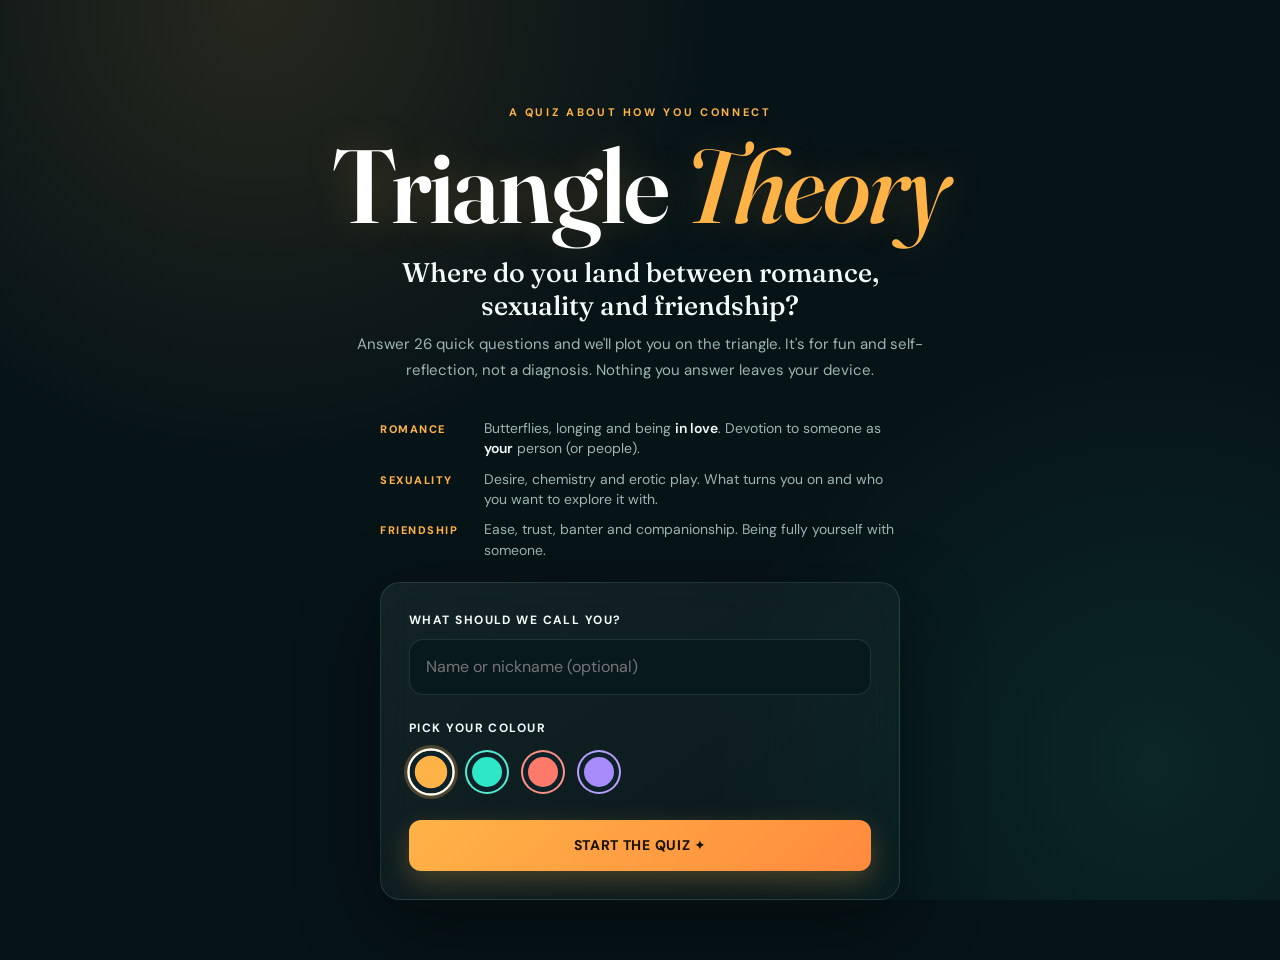
==== r/acelife/index.html @ ffa11b3e "Share links with per-zone Discord previews and a visitor view" ====
<!doctype html>
<html lang="en">
<head>
<meta charset="utf-8">
<meta name="viewport" content="width=device-width, initial-scale=1">
<title>Ace Life Partner · Triangle Theory</title>
<meta name="description" content="Romance is the heart of what you seek: devotion, partnership and a shared life, with sex a minor note or none at all. You're looking for someone who loves you for you and builds a home with you on those terms.">
<meta property="og:type" content="website">
<meta property="og:site_name" content="Triangle Theory">
<meta property="og:title" content="Triangle Theory result: Ace Life Partner">
<meta property="og:description" content="Romance is the heart of what you seek: devotion, partnership and a shared life, with sex a minor note or none at all. You're looking for someone who loves you for you and builds a home with you on those terms.">
<meta property="og:url" content="https://anonterry.github.io/triangle-theory/r/acelife/">
<meta property="og:image" content="https://anonterry.github.io/triangle-theory/og/acelife.png">
<meta property="og:image:width" content="1200">
<meta property="og:image:height" content="630">
<meta property="og:image:alt" content="Triangle chart with the Ace Life Partner zone highlighted">
<meta name="twitter:card" content="summary_large_image">
<meta name="twitter:title" content="Triangle Theory result: Ace Life Partner">
<meta name="twitter:description" content="Romance is the heart of what you seek: devotion, partnership and a shared life, with sex a minor note or none at all. You're looking for someone who loves you for you and builds a home with you on those terms.">
<meta name="twitter:image" content="https://anonterry.github.io/triangle-theory/og/acelife.png">
<meta name="theme-color" content="#061317">
<style>body{margin:0;min-height:100vh;display:grid;place-items:center;background:#061317;color:#f2fbf8;font:16px system-ui,sans-serif;text-align:center}a{color:#ffb347}</style>
<script>location.replace("../../" + location.search + location.hash);</script>
</head>
<body>
<p>Opening the result&hellip; <a href="../../">Continue to Triangle Theory</a></p>
</body>
</html>
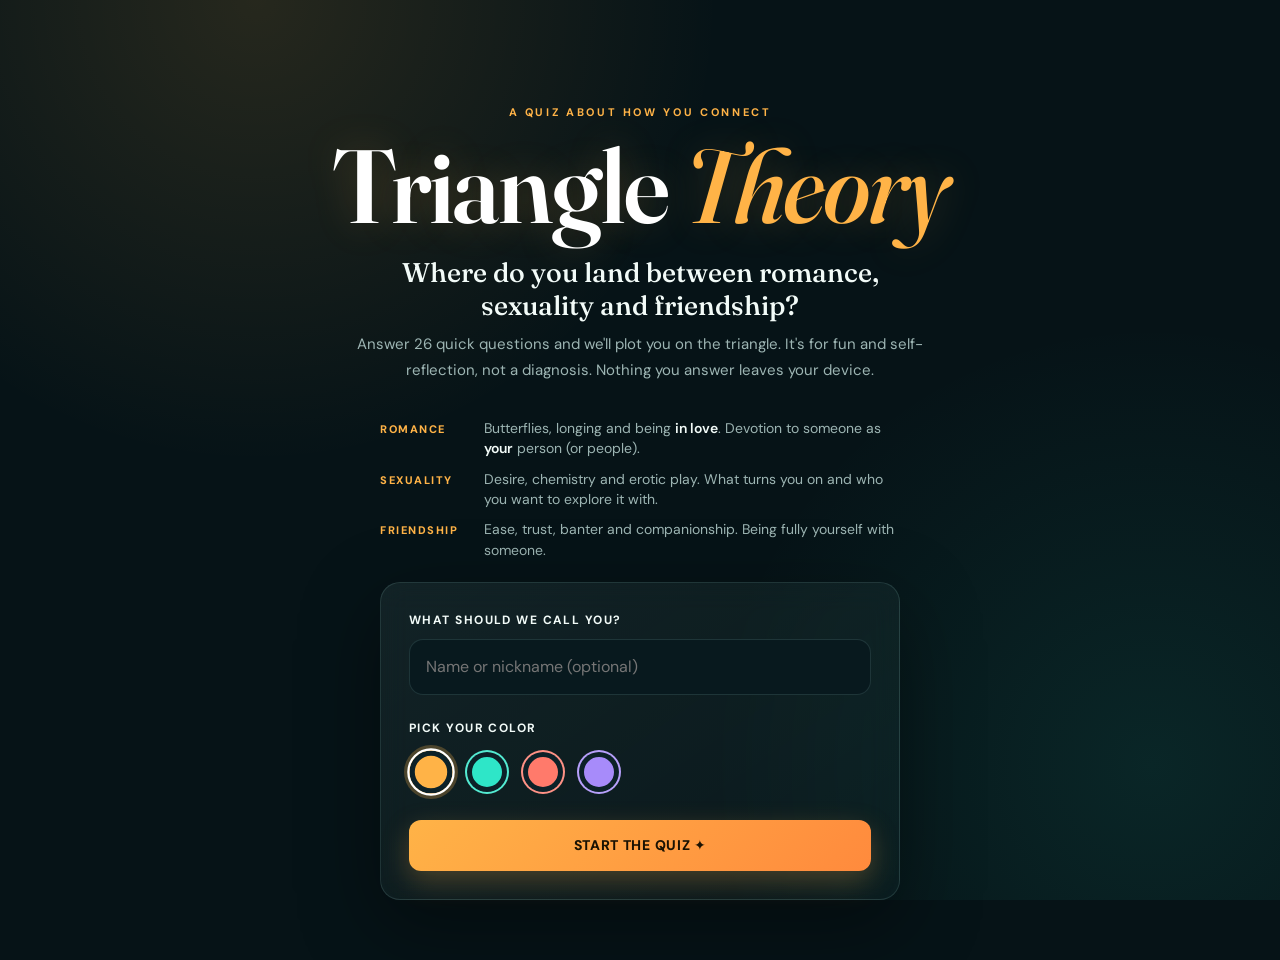
==== commit 5857d0e7: "American spellings, ace-inclusive answers, language cleanup" ====
--- a/r/acelife/index.html
+++ b/r/acelife/index.html
@@ -4,11 +4,11 @@
 <meta charset="utf-8">
 <meta name="viewport" content="width=device-width, initial-scale=1">
 <title>Ace Life Partner · Triangle Theory</title>
-<meta name="description" content="Romance is the heart of what you seek: devotion, partnership and a shared life, with sex a minor note or none at all. You're looking for someone who loves you for you and builds a home with you on those terms.">
+<meta name="description" content="Romance is what you're after: devotion, partnership and a shared life, with sex playing a small role or none at all. You want a partner who's happy to build that life on your terms.">
 <meta property="og:type" content="website">
 <meta property="og:site_name" content="Triangle Theory">
 <meta property="og:title" content="Triangle Theory result: Ace Life Partner">
-<meta property="og:description" content="Romance is the heart of what you seek: devotion, partnership and a shared life, with sex a minor note or none at all. You're looking for someone who loves you for you and builds a home with you on those terms.">
+<meta property="og:description" content="Romance is what you're after: devotion, partnership and a shared life, with sex playing a small role or none at all. You want a partner who's happy to build that life on your terms.">
 <meta property="og:url" content="https://anonterry.github.io/triangle-theory/r/acelife/">
 <meta property="og:image" content="https://anonterry.github.io/triangle-theory/og/acelife.png">
 <meta property="og:image:width" content="1200">
@@ -16,7 +16,7 @@
 <meta property="og:image:alt" content="Triangle chart with the Ace Life Partner zone highlighted">
 <meta name="twitter:card" content="summary_large_image">
 <meta name="twitter:title" content="Triangle Theory result: Ace Life Partner">
-<meta name="twitter:description" content="Romance is the heart of what you seek: devotion, partnership and a shared life, with sex a minor note or none at all. You're looking for someone who loves you for you and builds a home with you on those terms.">
+<meta name="twitter:description" content="Romance is what you're after: devotion, partnership and a shared life, with sex playing a small role or none at all. You want a partner who's happy to build that life on your terms.">
 <meta name="twitter:image" content="https://anonterry.github.io/triangle-theory/og/acelife.png">
 <meta name="theme-color" content="#061317">
 <style>body{margin:0;min-height:100vh;display:grid;place-items:center;background:#061317;color:#f2fbf8;font:16px system-ui,sans-serif;text-align:center}a{color:#ffb347}</style>
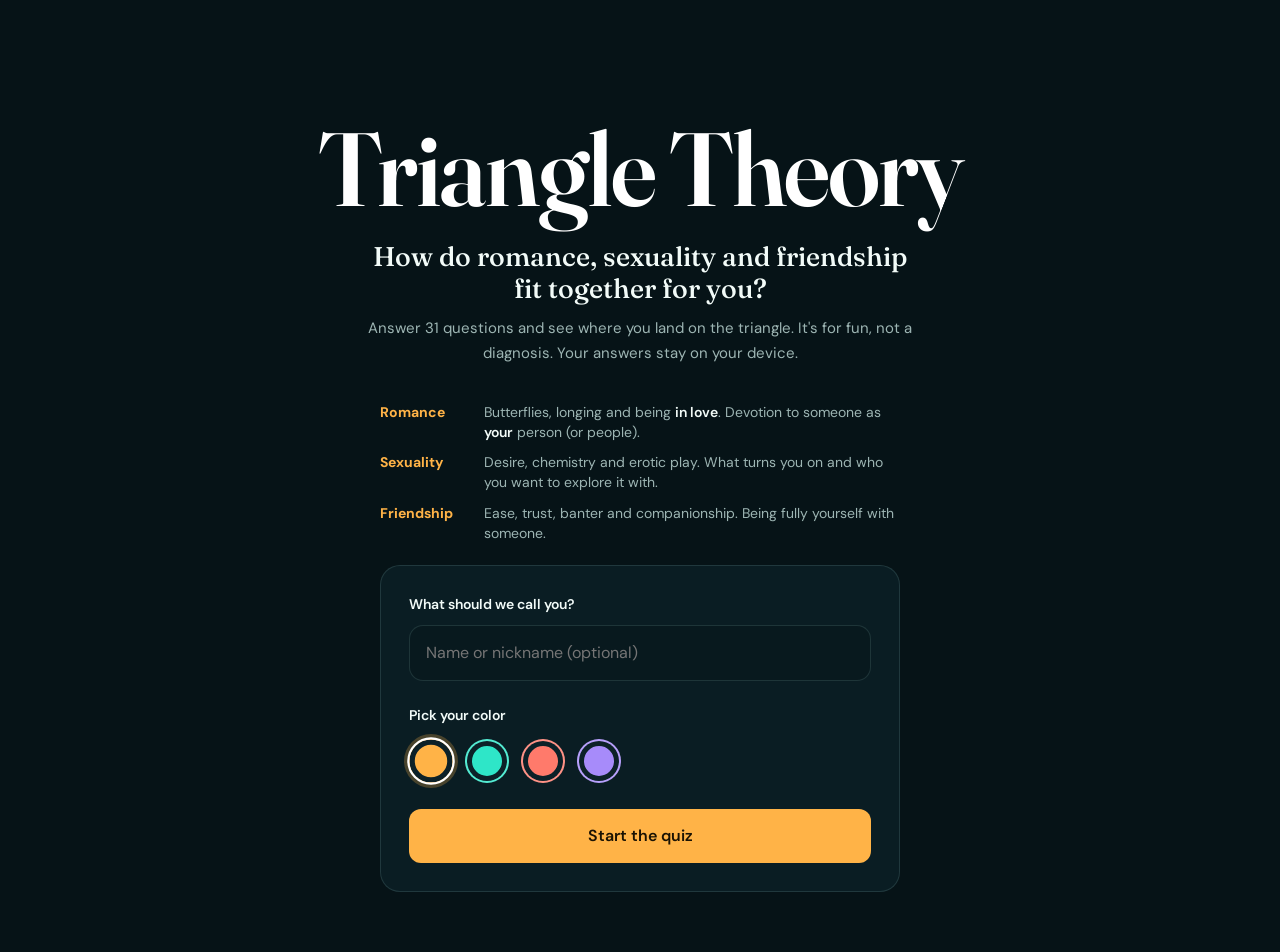
==== commit 6f612046: "Plainer copy and styling: remove glow, sparkles, label clutter; rewrite stock phrasing" ====
--- a/r/acelife/index.html
+++ b/r/acelife/index.html
@@ -4,11 +4,11 @@
 <meta charset="utf-8">
 <meta name="viewport" content="width=device-width, initial-scale=1">
 <title>Ace Life Partner · Triangle Theory</title>
-<meta name="description" content="Romance is what you're after: devotion, partnership and a shared life, with sex playing a small role or none at all. You want a partner who's happy to build that life on your terms.">
+<meta name="description" content="You want romance, partnership and a shared life, with sex playing a small role or none at all. You want a partner who's happy to build that on your terms.">
 <meta property="og:type" content="website">
 <meta property="og:site_name" content="Triangle Theory">
 <meta property="og:title" content="Triangle Theory result: Ace Life Partner">
-<meta property="og:description" content="Romance is what you're after: devotion, partnership and a shared life, with sex playing a small role or none at all. You want a partner who's happy to build that life on your terms.">
+<meta property="og:description" content="You want romance, partnership and a shared life, with sex playing a small role or none at all. You want a partner who's happy to build that on your terms.">
 <meta property="og:url" content="https://anonterry.github.io/triangle-theory/r/acelife/">
 <meta property="og:image" content="https://anonterry.github.io/triangle-theory/og/acelife.png">
 <meta property="og:image:width" content="1200">
@@ -16,7 +16,7 @@
 <meta property="og:image:alt" content="Triangle chart with the Ace Life Partner zone highlighted">
 <meta name="twitter:card" content="summary_large_image">
 <meta name="twitter:title" content="Triangle Theory result: Ace Life Partner">
-<meta name="twitter:description" content="Romance is what you're after: devotion, partnership and a shared life, with sex playing a small role or none at all. You want a partner who's happy to build that life on your terms.">
+<meta name="twitter:description" content="You want romance, partnership and a shared life, with sex playing a small role or none at all. You want a partner who's happy to build that on your terms.">
 <meta name="twitter:image" content="https://anonterry.github.io/triangle-theory/og/acelife.png">
 <meta name="theme-color" content="#061317">
 <style>body{margin:0;min-height:100vh;display:grid;place-items:center;background:#061317;color:#f2fbf8;font:16px system-ui,sans-serif;text-align:center}a{color:#ffb347}</style>
